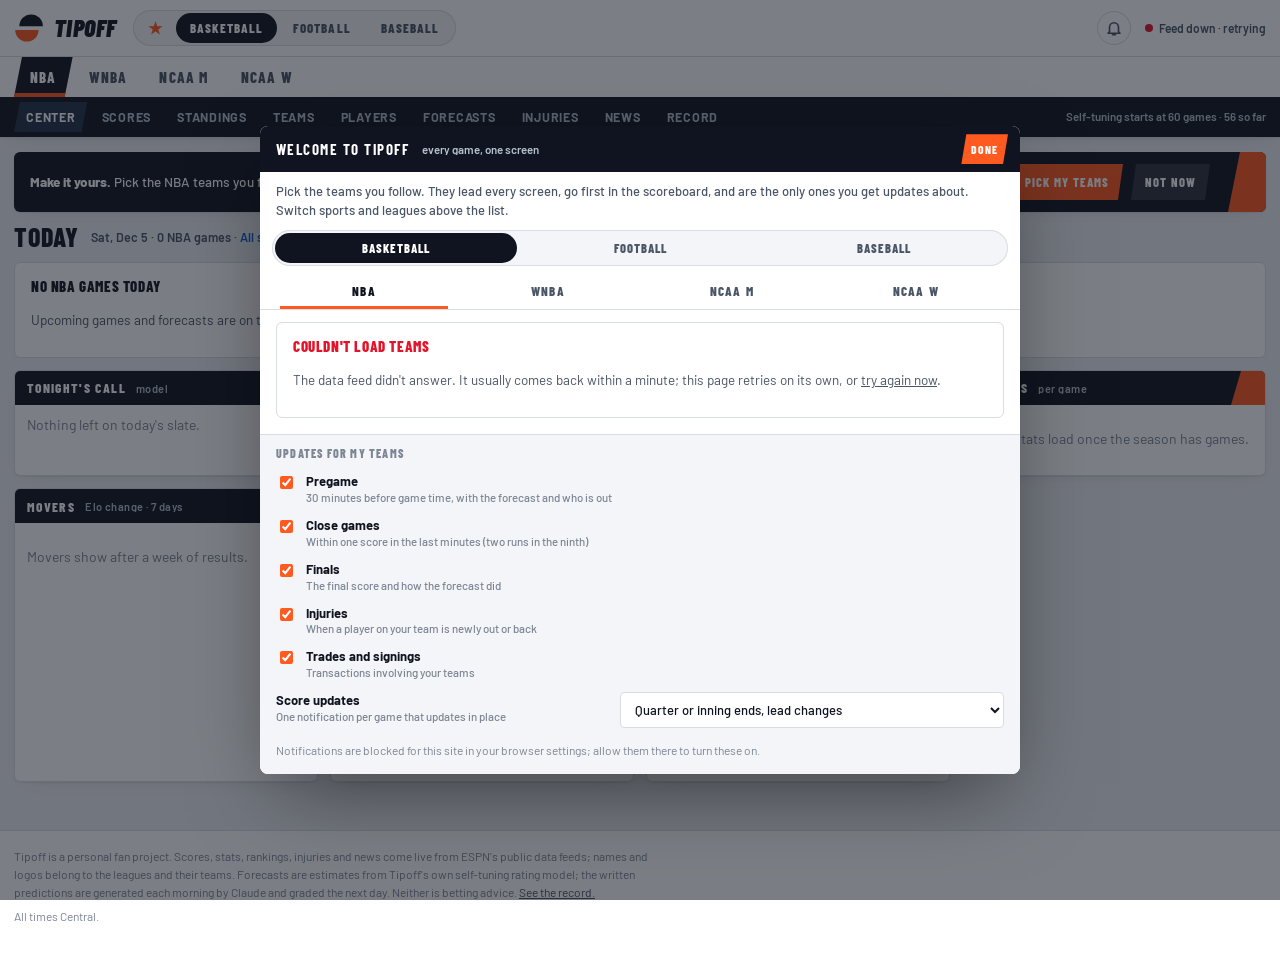
==== index.html @ 51d1cd14 "My teams: one home for every favorite across every sport New #my screen: live games now, a card per " ====
<!doctype html>
<html lang="en">
<head>
<meta charset="utf-8">
<meta name="viewport" content="width=device-width,initial-scale=1,viewport-fit=cover">
<title>Tipoff</title>
<meta name="description" content="Tipoff: a command center for every league. NBA, WNBA, college basketball, NFL, college football, MLB and college baseball: live scores, standings, leaders, injuries, forecasts with a public record, and news, one screen per league.">
<meta name="theme-color" content="#ffffff" media="(prefers-color-scheme: light)">
<meta name="theme-color" content="#141a24" media="(prefers-color-scheme: dark)">
<meta property="og:title" content="Tipoff">
<meta property="og:description" content="Basketball, football and baseball on one screen per league: live scores, standings, leaders, injuries, self-tuning forecasts with a public record, and daily predictions.">
<link rel="icon" href="img/mark.svg" type="image/svg+xml">
<link rel="apple-touch-icon" href="img/apple-touch-icon.png">
<link rel="manifest" href="manifest.webmanifest">
<meta name="apple-mobile-web-app-capable" content="yes">
<meta name="mobile-web-app-capable" content="yes">
<meta name="apple-mobile-web-app-status-bar-style" content="default">
<meta name="apple-mobile-web-app-title" content="Tipoff">
<meta name="application-name" content="Tipoff">
<meta property="og:image" content="https://raylikeray.github.io/tipoff/img/icon-512.png">
<link rel="preconnect" href="https://fonts.googleapis.com">
<link rel="preconnect" href="https://fonts.gstatic.com" crossorigin>
<link rel="preconnect" href="https://site.api.espn.com" crossorigin>
<link href="https://fonts.googleapis.com/css2?family=Barlow:wght@400;500;600;700;800&family=Barlow+Condensed:ital,wght@0,700;0,800;0,900;1,900&display=swap" rel="stylesheet">
<link rel="stylesheet" href="css/app.css?v=25">
</head>
<body>
<a class="skip" href="#main">Skip to content</a>
<header class="bar">
  <div class="bar-in">
    <a class="brand" href="#home" aria-label="Tipoff home"><svg class="mk" viewBox="0 0 256 256" width="30" height="30" aria-hidden="true"><path class="mk-t" d="M46 112 A100 100 0 0 1 246 112 Z"/><path class="mk-b" d="M10 144 A100 100 0 0 0 210 144 Z"/></svg><span>Tipoff</span></a>
    <nav class="sports" aria-label="Sports" id="sports">
      <a href="#nba" data-sport="basketball" class="on">Basketball</a>
      <a href="#nfl" data-sport="football">Football</a>
      <a href="#mlb" data-sport="baseball">Baseball</a>
    </nav>
    <div class="r"><button class="bell" id="bell" data-act="updates" aria-label="Updates for my teams" title="Updates for my teams"><svg viewBox="0 0 24 24" fill="none" stroke="currentColor" stroke-width="2.2" stroke-linecap="round" stroke-linejoin="round" aria-hidden="true"><path d="M6 17V11a6 6 0 0 1 12 0v6l2 2H4z"/><path d="M10 21h4"/></svg></button><span class="fresh" id="fresh" role="status" aria-live="polite"><span class="fresh-dot"></span><span id="freshText">Loading…</span><span id="freshShort" aria-hidden="true"></span></span></div>
  </div>
  <div class="lbar"><nav class="ltabs" aria-label="Leagues" id="ltabs">
      <a href="#nba" data-lk="nba">NBA</a>
      <a href="#wnba" data-lk="wnba">WNBA</a>
      <a href="#ncaam" data-lk="ncaam">NCAA M</a>
      <a href="#ncaaw" data-lk="ncaaw">NCAA W</a>
  </nav></div>
  <div class="secbar"><nav class="secbar-in" id="subnav" aria-label="Sections"></nav></div>
</header>

<main id="main" tabindex="-1"></main>

<footer class="sfoot">
  <div class="sfoot-in">
    <p>Tipoff is a personal fan project. Scores, stats, rankings, injuries and news come live from ESPN's public data feeds; names and logos belong to the leagues and their teams. Forecasts are estimates from Tipoff's own self-tuning rating model; the written predictions are generated each morning by Claude and graded the next day. Neither is betting advice. <a href="#record">See the record.</a></p>
    <p>All times Central.</p>
  </div>
</footer>

<script src="js/config.js?v=25"></script>
<script src="js/core.js?v=25"></script>
<script src="js/views.js?v=25"></script>
<script src="js/app.js?v=25"></script>
</body>
</html>
---- css/app.css ----
/* Tipoff — Broadcast (v4).
   Layout: league tabs across the top (NBA · WNBA · NCAA M · NCAA W), a section bar under them, a scoreboard rail,
   then a 12-column grid of modules: the command center. Broadcast grammar: ink module headers with an angled
   orange tab, team abbreviations in their own color block, condensed numerals, a red live block. White panels
   on a studio-gray ground. */
:root{
  --bg:#eceef2; --surface:#ffffff; --surface-2:#f4f5f8; --line:#d9dde4; --line-2:#eef0f4;
  --ink:#0f1420; --ink-2:#4a5566; --ink-3:#7b8594; --ink-4:#9aa3b2;
  --hdr:#0f1420; --hdr-2:#243049; --on-hdr:#ffffff; --on-hdr-2:#b7c0cf;
  --accent:#ff5a1f; --accent-ink:#ffffff; --live:#e5132a; --win:#1b7f3b; --loss:#c62828; --warn:#b26a00; --link:#0b5fd1;
  --shadow:0 1px 2px rgba(15,20,32,.06),0 6px 18px -14px rgba(15,20,32,.25);
  --ui:"Barlow","Helvetica Neue",Arial,sans-serif;
  --cond:"Barlow Condensed","Arial Narrow",sans-serif;
  --gut:max(14px,env(safe-area-inset-left,0px)); --gut-r:max(14px,env(safe-area-inset-right,0px));
  color-scheme:light;
}
@media (prefers-color-scheme:dark){
  :root{
    --bg:#0b0f16; --surface:#141a24; --surface-2:#1b2230; --line:#263040; --line-2:#1f2838;
    --ink:#eef1f5; --ink-2:#b4bfcc; --ink-3:#8a97a8; --ink-4:#6c7889;
    --hdr:#060910; --hdr-2:#1c2636; --on-hdr:#ffffff; --on-hdr-2:#b7c0cf;
    --live:#ff4d5a; --win:#5fd68a; --loss:#ff8a7a; --warn:#ffbf5a; --link:#7fb6e4;
    --shadow:0 1px 2px rgba(0,0,0,.4),0 10px 28px -18px rgba(0,0,0,.8);
    color-scheme:dark;
  }
}
*{box-sizing:border-box}
html{-webkit-text-size-adjust:100%;scroll-padding-top:140px}
body{margin:0;background:var(--bg);color:var(--ink);font:400 14px/1.45 var(--ui);min-height:100vh;font-variant-numeric:tabular-nums}
::selection{background:var(--accent);color:#fff}
a{color:inherit}
img{max-width:100%}
button{font:inherit;color:inherit}
:focus-visible{outline:2px solid var(--accent);outline-offset:2px}
main:focus,main:focus-visible{outline:none}
.skip{position:absolute;left:-9999px;top:8px;z-index:100;background:var(--accent);color:#fff;padding:8px 12px;font-weight:700}
.skip:focus{left:16px}
[hidden]{display:none!important}
*{scrollbar-color:var(--line) transparent;scrollbar-width:thin}
.angle{clip-path:polygon(8px 0,100% 0,calc(100% - 8px) 100%,0 100%)}

/* ---------- header: brand + league tabs ---------- */
body::before{content:"";position:fixed;inset:0 0 auto;height:env(safe-area-inset-top,0px);z-index:60;background:var(--surface)}
.bar{position:sticky;top:env(safe-area-inset-top,0px);z-index:50;background:var(--surface);border-bottom:1px solid var(--line);box-shadow:var(--shadow)}
.bar-in{max-width:1400px;margin:0 auto;display:flex;align-items:stretch;height:56px;padding-left:var(--gut);padding-right:var(--gut-r)}
.brand{display:flex;align-items:center;gap:10px;font:900 24px/1 var(--cond);font-style:italic;letter-spacing:.02em;text-transform:uppercase;text-decoration:none;color:var(--ink);white-space:nowrap;padding-right:16px}
.brand .mk{width:30px;height:30px;display:block;flex:none}
.mk-t{fill:var(--ink)}.mk-b{fill:var(--accent)}
/* sport switch: a segmented control next to the brand */
.sports{display:flex;align-self:center;gap:2px;padding:3px;border-radius:999px;background:var(--surface-2,var(--bg));box-shadow:inset 0 0 0 1px var(--line)}
.sports a{position:relative;display:flex;align-items:center;padding:0 14px;height:30px;border-radius:999px;font:800 13px/1 var(--cond);letter-spacing:.08em;text-transform:uppercase;color:var(--ink-2);text-decoration:none;white-space:nowrap}
.sports a:hover{color:var(--ink)}
.sports a.on{background:var(--hdr);color:var(--on-hdr)}
.sports a.star{padding:0 12px;font-size:16px;letter-spacing:0;color:var(--accent)}
.sports a.star.on{background:var(--hdr);color:var(--accent)}
.ltabs a .fv{font-style:normal;color:var(--accent);font-size:11px;margin-right:5px;vertical-align:1px}
.my .my-grid+.my-h{margin-top:14px}
.ltabs a.on .fv{color:var(--accent)}
.sports a.live::before{content:attr(data-live);position:absolute;top:-3px;right:0;min-width:14px;height:14px;padding:0 3px;border-radius:7px;background:var(--live);color:#fff;font:800 9.5px/14px var(--cond);text-align:center;letter-spacing:0}
/* league tabs: their own strip under the brand row */
.lbar{border-top:1px solid var(--line);background:var(--surface)}
.ltabs{max-width:1400px;margin:0 auto;display:flex;align-items:stretch;height:40px;padding-left:var(--gut);padding-right:var(--gut-r);overflow-x:auto;scrollbar-width:none}
.ltabs::-webkit-scrollbar{display:none}
.ltabs a{display:flex;align-items:center;padding:0 16px;font:800 15px/1 var(--cond);letter-spacing:.08em;text-transform:uppercase;color:var(--ink-2);text-decoration:none;position:relative;white-space:nowrap}
.ltabs a:hover{color:var(--ink)}
.ltabs a.on{background:var(--hdr);color:var(--on-hdr);clip-path:polygon(8px 0,100% 0,calc(100% - 8px) 100%,0 100%)}
.ltabs a.on::after{content:"";position:absolute;left:0;right:0;bottom:0;height:4px;background:var(--accent)}
.bar .r{margin-left:auto;display:flex;align-items:center;gap:14px;font:600 12px/1 var(--ui);color:var(--ink-2);white-space:nowrap;padding-left:12px}
.fresh{display:inline-flex;align-items:center;gap:6px}
.fresh-dot{width:8px;height:8px;border-radius:50%;background:var(--ink-4);flex:none}
.fresh.live .fresh-dot{background:var(--live);box-shadow:0 0 0 3px rgba(229,19,42,.18)}
.fresh.stale .fresh-dot{background:var(--warn)}
.fresh.err .fresh-dot{background:var(--live)}
/* section bar */
.secbar{background:var(--hdr);height:40px}
.secbar-in{max-width:1400px;margin:0 auto;display:flex;align-items:center;gap:2px;height:100%;padding-left:var(--gut);padding-right:var(--gut-r);overflow-x:auto;scrollbar-width:none}
.secbar-in::-webkit-scrollbar{display:none}
.secbar-in a{font:700 12.5px/1 var(--ui);letter-spacing:.06em;text-transform:uppercase;color:var(--on-hdr-2);padding:9px 12px;text-decoration:none;white-space:nowrap}
.secbar-in a:hover{color:var(--on-hdr)}
.secbar-in a.on{color:var(--on-hdr);background:var(--hdr-2);clip-path:polygon(6px 0,100% 0,calc(100% - 6px) 100%,0 100%)}
.secbar-in .d{margin-left:auto;font:600 11.5px/1 var(--ui);color:var(--on-hdr-2);white-space:nowrap;padding-left:12px}
#freshShort{display:none}
@media (max-width:760px){
  .bar{position:static}
  html{scroll-padding-top:56px}
  .bar-in{height:52px}
  .brand{padding-right:10px}
  .brand span{display:none}
  .sports{flex:1;min-width:0}
  .sports a{flex:1;justify-content:center;padding:0 4px;height:28px;font-size:11.5px;letter-spacing:.02em}
  .sports a.star{flex:0 0 auto;padding:0 9px;font-size:15px}
  .bar .r{gap:8px}
  .bell{width:30px;height:30px}
  .ltabs{height:38px;padding-left:0;padding-right:0}
  .ltabs a{flex:1;justify-content:center;padding:0 6px;font-size:13px;letter-spacing:.04em}
  .bar .r{padding-left:8px;font-size:11px}
  #freshText{display:none}
  #freshShort{display:inline}
  .secbar-in .d{display:none}
}
@media (max-width:430px){
  #freshShort{display:none}
  .fresh-dot{width:9px;height:9px}
}

/* ---------- page ---------- */
main{max-width:1400px;margin:0 auto;padding-left:var(--gut);padding-right:var(--gut-r);padding-block:14px 48px;min-height:60vh}
.head{display:flex;align-items:center;gap:12px;flex-wrap:wrap;margin:0 0 12px}
.head h1{margin:0;font:800 26px/1 var(--cond);letter-spacing:.03em;text-transform:uppercase}
.head .d{font:600 12.5px/1.3 var(--ui);color:var(--ink-2);margin-right:auto}
.head .d a{color:var(--link);text-decoration:none}
.datenav{display:flex;align-items:center;gap:6px}
.grid{display:grid;grid-template-columns:repeat(12,minmax(0,1fr));gap:12px}
.c3{grid-column:span 3}.c4{grid-column:span 4}.c5{grid-column:span 5}.c6{grid-column:span 6}.c7{grid-column:span 7}.c8{grid-column:span 8}.c9{grid-column:span 9}.c12{grid-column:span 12}
@media (max-width:1100px){.c3,.c4,.c5{grid-column:span 6}.c7,.c8,.c9{grid-column:span 12}}
@media (max-width:760px){.grid>*{grid-column:span 12}}
.page{display:grid;grid-template-columns:minmax(0,1fr) 360px;gap:12px;align-items:start}
.page.one{grid-template-columns:minmax(0,1fr)}
@media (max-width:1000px){.page{grid-template-columns:minmax(0,1fr)}}
.col{display:flex;flex-direction:column;gap:12px;min-width:0}

/* ---------- modules ---------- */
.mod{background:var(--surface);border:1px solid var(--line);border-radius:6px;overflow:hidden;box-shadow:var(--shadow);min-width:0}
.mh{display:flex;align-items:center;height:34px;padding-left:12px;background:var(--hdr);color:var(--on-hdr);font:800 13.5px/1 var(--cond);letter-spacing:.1em;text-transform:uppercase;gap:10px}
.mh .x{font:600 11px/1 var(--ui);letter-spacing:.04em;text-transform:none;color:var(--on-hdr-2);white-space:nowrap;overflow:hidden;text-overflow:ellipsis}
.mh a.x{text-decoration:none}
.mh a.x:hover{color:var(--on-hdr)}
.mh .c{height:100%;width:34px;background:var(--accent);clip-path:polygon(10px 0,100% 0,100% 100%,0 100%);margin-left:auto;flex:none}
.mb{padding:10px 12px 12px}
.mb.flush{padding:0}
.mh .live{color:#ffb3ba}

/* tables */
.tw{overflow-x:auto;margin:0 -2px;padding:0 2px}
table.t{width:100%;border-collapse:collapse;font:500 12.5px/1.3 var(--ui)}
.t th{text-align:right;font:800 10px/1 var(--cond);letter-spacing:.1em;text-transform:uppercase;color:var(--ink-3);padding:0 5px 6px;border-bottom:2px solid var(--ink);white-space:nowrap}
.t td{text-align:right;padding:5px 5px;border-bottom:1px solid var(--line-2);white-space:nowrap}
.t th:first-child,.t td:first-child{text-align:left;padding-left:0}
.t th:last-child,.t td:last-child{padding-right:0}
.t td.l,.t th.l{text-align:left}
.t tr.fav td{color:var(--link);font-weight:700}
.t tr.cut td{border-bottom:2px dashed var(--ink-4)}
.t tr.click{cursor:pointer}
.t tr.click:hover td{background:var(--surface-2)}
.t a{text-decoration:none;font-weight:600}
.t a:hover{text-decoration:underline}
.t .team{display:flex;align-items:center;gap:7px;min-width:0}
.t .n{display:inline-block;min-width:16px;color:var(--ink-3);font:700 11px/1 var(--cond)}
.t th.sortable{cursor:pointer;user-select:none}
.t th.sortable:hover,.t th.sorted{color:var(--ink)}
.t tr.sub td{font:800 10.5px/1 var(--cond);letter-spacing:.12em;text-transform:uppercase;color:var(--ink-2);padding-top:14px;padding-bottom:4px;border-bottom:2px solid var(--ink);background:transparent;height:auto}
.t tr.tot td{font-weight:700;border-top:2px solid var(--ink);border-bottom:0}
.t td.dnp{color:var(--ink-3);font-style:italic;text-align:left}
.t.box td:first-child,.t.box th:first-child{position:sticky;left:0;background:var(--surface);z-index:1;padding-right:10px}
.tb{display:inline-block;width:4px;height:13px;vertical-align:-2px;margin-right:6px;border-radius:1px}
.pos{color:var(--win);font-weight:700}.neg{color:var(--loss);font-weight:700}
.w{color:var(--win);font-weight:700}.lo{color:var(--loss);font-weight:700}
.headshot{width:26px;height:26px;border-radius:50%;object-fit:cover;background:var(--surface-2);flex:none}
.headshot.sq{border-radius:0;width:20px;height:20px;object-fit:contain;background:none}
.rk{font:800 10.5px/1 var(--cond);color:var(--ink-3);margin-right:3px}
.muted{color:var(--ink-3)}
.note{font-size:12px;color:var(--ink-3);margin:8px 0 0;max-width:80ch;line-height:1.45}
.meta{font:700 10.5px/1.3 var(--cond);letter-spacing:.08em;text-transform:uppercase;color:var(--ink-3)}

/* ---------- score bugs ---------- */
.rail{display:flex;gap:8px;overflow-x:auto;padding:0 2px 10px;scrollbar-width:thin;overscroll-behavior-x:contain}
.rail .bug{flex:0 0 auto;width:200px}
.bugs{display:grid;grid-template-columns:repeat(auto-fill,minmax(230px,1fr));gap:8px}
.bug{display:block;background:var(--surface);border:1px solid var(--line);border-radius:6px;overflow:hidden;box-shadow:var(--shadow);text-decoration:none;color:inherit;transition:transform .15s,border-color .15s}
.bug:hover{transform:translateY(-1px);border-color:var(--ink-3)}
.bug.fav{box-shadow:var(--shadow),inset 0 0 0 2px var(--accent)}
.bug .h{display:flex;justify-content:space-between;align-items:center;gap:8px;font:800 10.5px/1 var(--cond);letter-spacing:.12em;text-transform:uppercase;padding:6px 9px;color:var(--ink-2);background:var(--surface-2)}
.bug .h.on{background:var(--live);color:#fff}
.bug .h .tv{overflow:hidden;text-overflow:ellipsis;white-space:nowrap;max-width:55%}
.bug .tm{display:grid;grid-template-columns:46px minmax(0,1fr) auto;align-items:center;height:30px;border-top:1px solid var(--line-2)}
.bug .ab{height:100%;display:flex;align-items:center;justify-content:center;font:800 12.5px/1 var(--cond);letter-spacing:.05em;color:#fff;text-shadow:0 1px 1px rgba(0,0,0,.25)}
.bug .nm{padding-left:9px;font:600 13px/1 var(--ui);display:flex;gap:6px;align-items:center;min-width:0}
.bug .nm .n{overflow:hidden;text-overflow:ellipsis;white-space:nowrap}
.bug .nm small{font:500 11px/1 var(--ui);color:var(--ink-3);flex:none}
.bug .s{font:800 21px/1 var(--cond);padding:0 10px;min-width:44px;text-align:right}
.bug .s.lo{color:var(--ink-4)}
.bug .f{display:flex;align-items:center;gap:6px;padding:5px 9px 7px;font:700 10.5px/1 var(--ui);color:var(--ink-2)}
.bug .f b{flex:1;height:4px;background:var(--line);position:relative;border-radius:2px;overflow:hidden}
.bug .f b i{position:absolute;left:0;top:0;bottom:0;background:var(--ink)}
.bug .f .hit{color:var(--win)}.bug .f .miss{color:var(--loss)}
.bump{animation:bump 1.6s cubic-bezier(.2,.8,.2,1)}
@keyframes bump{0%{background:rgba(255,90,31,.25)}100%{background:transparent}}

/* ---------- featured / tonight's call ---------- */
.feat{display:grid;grid-template-columns:1fr auto 1fr;align-items:center;gap:8px;padding:8px 0 10px;border-bottom:1px solid var(--line-2)}
.feat .t{text-align:center;min-width:0}
.feat .t .ab{font:900 34px/1 var(--cond);letter-spacing:.02em}
.feat .t small{display:block;font:600 11px/1.3 var(--ui);color:var(--ink-3);white-space:nowrap;overflow:hidden;text-overflow:ellipsis}
.feat .pct{font:900 30px/1 var(--cond);color:var(--ink-3)}
.feat .pct.lead{color:var(--accent)}
.feat .mid{text-align:center;font:800 11px/1.5 var(--cond);letter-spacing:.1em;text-transform:uppercase;color:var(--ink-3)}
.feat .mid .big{font-size:22px;color:var(--ink);letter-spacing:0}
.feat a{text-decoration:none}
.aiq{font:500 12.5px/1.45 var(--ui);color:var(--ink-2);margin:8px 0 0}
.aiq b{font-weight:700;color:var(--ink)}
.fcl{display:flex;flex-direction:column}
.fcr{display:grid;grid-template-columns:minmax(0,1fr) 96px;gap:10px;align-items:center;padding:6px 0;border-bottom:1px solid var(--line-2);font:600 12.5px/1.2 var(--ui)}
.fcr:last-child{border-bottom:0}
.fcr a{text-decoration:none}
.fcr a:hover{text-decoration:underline}
.fcr small{display:block;font:500 11px/1.3 var(--ui);color:var(--ink-3);overflow:hidden;text-overflow:ellipsis;white-space:nowrap}
.fcr .pb{height:8px;background:var(--line);border-radius:2px;overflow:hidden;display:flex}
.fcr .pb i{display:block;height:100%}
.fcr .pc{font:800 12px/1 var(--cond);text-align:right;margin-top:3px;color:var(--ink-2)}
.fcr.fav a{color:var(--link)}

/* leaders */
.ldr{display:grid;grid-template-columns:34px minmax(0,1fr) auto;gap:8px;align-items:center;padding:5px 0;border-bottom:1px solid var(--line-2)}
.ldr:last-child{border-bottom:0}
.ldr img{width:34px;height:34px;border-radius:50%;background:var(--surface-2);object-fit:cover}
.ldr b{font:800 22px/1 var(--cond)}
.ldr small{display:block;font:500 11px/1.3 var(--ui);color:var(--ink-3)}
.ldr .nm{font:600 13px/1.2 var(--ui);overflow:hidden;text-overflow:ellipsis;white-space:nowrap}
.ldr a{text-decoration:none}

/* injuries */
.inj{display:flex;gap:8px;align-items:baseline;padding:6px 0;border-bottom:1px solid var(--line-2);font:500 12.5px/1.35 var(--ui)}
.inj:last-child{border-bottom:0}
.pill{display:inline-block;font:800 9.5px/1 var(--cond);letter-spacing:.1em;text-transform:uppercase;padding:4px 6px;color:#fff;background:var(--ink-2);flex:none;clip-path:polygon(3px 0,100% 0,calc(100% - 3px) 100%,0 100%);vertical-align:1px}
.pill.out{background:#c62828}.pill.dtd{background:var(--warn)}.pill.prob{background:#1b7f3b}.pill.live{background:var(--live)}
.inj .ab{font:800 11px/1 var(--cond);color:var(--ink-3);min-width:34px;flex:none}
.inj .dl{margin-left:auto;font:800 12px/1 var(--cond);color:var(--loss);flex:none}
.inj a{text-decoration:none}
.wire-item{display:flex;gap:10px;padding:7px 0;border-bottom:1px solid var(--line-2);font-size:12.5px;line-height:1.4;align-items:baseline}
.wire-item:last-child{border-bottom:0}
.wire-item .t{font:800 10.5px/1.4 var(--cond);color:var(--ink-3);flex:none;min-width:38px;letter-spacing:.04em}
.wire-item a{text-decoration:none}
.wire-item a:hover{text-decoration:underline}

/* news */
.news{display:grid;gap:8px}
.news a{display:grid;grid-template-columns:76px minmax(0,1fr);gap:10px;align-items:center;text-decoration:none;color:inherit;padding:2px 0}
.news a:hover h5{text-decoration:underline}
.news .im{width:76px;height:50px;background:var(--surface-2);border-radius:3px;object-fit:cover;display:block}
.news h5{margin:0;font:600 12.5px/1.3 var(--ui)}
.news small{font:500 10.5px/1 var(--ui);color:var(--ink-3)}
.newsgrid{display:grid;grid-template-columns:repeat(auto-fill,minmax(260px,1fr));gap:12px}
.story{background:var(--surface);border:1px solid var(--line);border-radius:6px;overflow:hidden;text-decoration:none;display:flex;flex-direction:column;box-shadow:var(--shadow)}
.story:hover h3{text-decoration:underline}
.story img{width:100%;aspect-ratio:16/9;object-fit:cover;display:block;background:var(--surface-2)}
.story div{padding:10px 12px 12px}
.story h3{margin:0 0 6px;font:700 14.5px/1.3 var(--ui);text-wrap:balance}
.story p{margin:0;font-size:12.5px;color:var(--ink-2);display:-webkit-box;-webkit-line-clamp:3;-webkit-box-orient:vertical;overflow:hidden}
.story .meta{display:block;margin-top:8px}

/* stats tiles */
.rec{display:grid;grid-template-columns:repeat(auto-fit,minmax(78px,1fr));gap:6px;margin-bottom:8px}
.rec div{background:var(--surface-2);padding:8px 10px;border-radius:4px;min-width:0}
.rec b{display:block;font:900 22px/1 var(--cond);white-space:nowrap}
.rec small{font:700 9.5px/1.3 var(--cond);letter-spacing:.08em;text-transform:uppercase;color:var(--ink-3)}
.mv{display:flex;justify-content:space-between;gap:10px;padding:5px 0;border-bottom:1px solid var(--line-2);font:600 12.5px/1.2 var(--ui)}
.mv:last-child{border-bottom:0}
.mv b{font:800 13px/1 var(--cond);text-align:right}
.stats{display:grid;grid-template-columns:repeat(auto-fit,minmax(84px,1fr));gap:1px;background:var(--line);border-top:1px solid var(--line)}
.stats div{background:var(--surface);padding:10px 12px}
.stats b{display:block;font:900 24px/1 var(--cond)}
.stats small{font:800 9.5px/1.3 var(--cond);letter-spacing:.1em;text-transform:uppercase;color:var(--ink-3)}

/* ---------- hero (game / team / player) ---------- */
.hero{background:var(--hdr);color:var(--on-hdr);border-radius:6px;box-shadow:var(--shadow);overflow:hidden}
.hero .top{padding:12px 16px 0;display:flex;justify-content:space-between;gap:12px;align-items:flex-start;flex-wrap:wrap}
.hero h1,.hero h2{margin:0;font:800 clamp(22px,3vw,30px)/1.05 var(--cond);letter-spacing:.03em;text-transform:uppercase;text-wrap:balance}
.hero h1 a{text-decoration:none}
.hero .sub{font:500 12.5px/1.5 var(--ui);color:var(--on-hdr-2);margin-top:4px}
.hero .sub a{color:inherit}
.badge{font:800 10.5px/1 var(--cond);letter-spacing:.12em;text-transform:uppercase;background:var(--accent);color:#fff;padding:7px 9px;white-space:nowrap;clip-path:polygon(4px 0,100% 0,calc(100% - 4px) 100%,0 100%)}
.badge.live{background:var(--live)}
.score{display:grid;grid-template-columns:1fr auto 1fr;align-items:center;gap:10px;padding:12px 16px 16px}
.side-t{text-align:center;min-width:0}
.side-t img{width:56px;height:56px;object-fit:contain;filter:drop-shadow(0 2px 2px rgba(0,0,0,.4))}
.side-t .n{font:900 clamp(48px,8vw,80px)/1 var(--cond)}
.side-t .n.pre{font-size:clamp(34px,6vw,54px)}
.side-t .n.lo{color:var(--on-hdr-2)}
.side-t .l{font:600 12px/1.4 var(--ui);color:var(--on-hdr-2)}
.side-t .l .nw{white-space:nowrap}
.mid{font:800 18px/1 var(--cond);color:var(--on-hdr-2);text-align:center}
.mid small{display:block;font:800 11px/1.4 var(--cond);letter-spacing:.1em;text-transform:uppercase;margin-top:6px}
.hero .foot{background:var(--hdr-2);padding:12px 16px 14px;display:grid;grid-template-columns:minmax(0,1fr) auto;gap:12px;align-items:center}
@media (max-width:560px){.hero .foot{grid-template-columns:minmax(0,1fr)}.hero .foot>.btn,.hero .foot>div:last-child{justify-self:start}}
.fbar-l{display:flex;justify-content:space-between;gap:10px;flex-wrap:wrap;font:600 11.5px/1.4 var(--ui);color:var(--on-hdr-2)}
.fbar-l b{color:var(--on-hdr);font-weight:700}
.fbar{height:8px;margin-top:7px;display:flex;background:rgba(255,255,255,.12);overflow:hidden;border-radius:2px}
.fbar i{display:block;height:100%;transition:width .6s cubic-bezier(.2,.8,.2,1)}
.ai{background:var(--surface);color:var(--ink);padding:12px 16px 14px;border-top:3px solid var(--accent)}
.ai h4{margin:0 0 6px;font:800 13px/1.3 var(--cond);letter-spacing:.08em;text-transform:uppercase;display:flex;gap:10px;align-items:baseline;flex-wrap:wrap}
.ai h4 small{font:600 10.5px/1.3 var(--ui);letter-spacing:0;text-transform:none;color:var(--ink-3)}
.ai p{margin:0 0 8px;max-width:72ch;font-size:13.5px}
.ai ul{margin:6px 0 0;padding-left:18px;font-size:13px}
.cmpline{font:600 12.5px/1.4 var(--ui);color:var(--ink-2);margin:0}
.cmpline a{color:var(--link);text-decoration:none}
.hero .stats{background:rgba(255,255,255,.08);border-top:0}
.hero .stats div{background:var(--hdr-2)}
.hero .stats b{color:var(--on-hdr)}.hero .stats small{color:var(--on-hdr-2)}
.ent-head{display:grid;grid-template-columns:auto minmax(0,1fr);gap:16px;align-items:end;padding:14px 16px 14px}
.ent-head img{width:120px;height:90px;object-fit:cover;object-position:top;display:block;border-radius:4px;background:rgba(255,255,255,.06)}
.ent-head img.logo{width:84px;height:84px;object-fit:contain;background:none}
@media (max-width:560px){.ent-head{grid-template-columns:minmax(0,1fr)}.ent-head img{width:96px;height:72px}}
.star-btn{font:700 12px/1 var(--ui);background:transparent;color:var(--on-hdr);border:1px solid rgba(255,255,255,.35);padding:8px 10px;cursor:pointer;min-height:34px;clip-path:polygon(4px 0,100% 0,calc(100% - 4px) 100%,0 100%)}
.star-btn[aria-pressed="true"]{background:var(--accent);border-color:var(--accent);color:#fff}

/* forecast detail rows (forecasts page) */
.fcrow{display:grid;grid-template-columns:minmax(0,1.2fr) minmax(120px,1fr) auto;gap:14px;align-items:center;padding:9px 0;border-bottom:1px solid var(--line-2)}
.fcrow:last-child{border-bottom:0}
.fcrow-teams{font:600 13px/1.35 var(--ui);min-width:0}
.fcrow-teams a{text-decoration:none}
.fcrow-teams small{display:block;font:500 11px/1.3 var(--ui);color:var(--ink-3)}
.fc-bar{height:8px;display:flex;border-radius:2px;overflow:hidden;background:var(--line)}
.fc-bar i{display:block;height:100%}
.fc-pct{display:flex;justify-content:space-between;font:800 11px/1 var(--cond);margin-top:5px;color:var(--ink-2)}
@media (max-width:640px){.fcrow{grid-template-columns:minmax(0,1fr) auto}.fcrow-mid{grid-column:1/-1;order:3}}
.fc-detail{grid-column:1/-1;background:var(--surface-2);padding:10px 12px;font-size:13px;border-radius:4px}
.fc-detail p{margin:0 0 8px;max-width:72ch}
.inputs{display:grid;grid-template-columns:repeat(auto-fit,minmax(150px,1fr));gap:6px;margin-top:8px}
.inputs div{background:var(--surface);padding:7px 9px;font:500 11.5px/1.3 var(--ui);color:var(--ink-2);border-radius:3px}
.inputs b{display:block;font:900 18px/1.1 var(--cond);color:var(--ink)}

/* comparisons */
.compare{display:flex;flex-direction:column;gap:8px}
.cmp-row{display:grid;grid-template-columns:56px 1fr 56px;gap:10px;align-items:center;font:800 13px/1 var(--cond)}
.cmp-row span:last-child{text-align:right}
.cmp-mid{display:flex;flex-direction:column;gap:4px}
.cmp-mid small{font:800 9.5px/1 var(--cond);letter-spacing:.1em;text-transform:uppercase;color:var(--ink-3);text-align:center}
.cmp-bar{display:flex;height:6px;gap:2px}
.cmp-bar i{display:block;height:100%}
.leader{display:grid;grid-template-columns:40px minmax(0,1fr) auto;gap:10px;align-items:center;padding:6px 0;border-bottom:1px solid var(--line-2)}
.leader:last-child{border-bottom:0}
.leader img{width:40px;height:40px;border-radius:50%;object-fit:cover;background:var(--surface-2)}
.leader b{font:800 20px/1 var(--cond)}
.leader small{display:block;font:500 11px/1.3 var(--ui);color:var(--ink-3)}
.leader a{text-decoration:none;font-weight:600}
.wp svg{width:100%;height:auto;display:block}
.wp text{fill:var(--ink-3);font:600 10px var(--ui)}
.chip{display:inline-flex;align-items:center;gap:6px;font:600 11.5px/1 var(--ui);padding:5px 8px;background:var(--surface-2);color:var(--ink-2);border-radius:3px}

/* teams grid */
.teams{display:grid;grid-template-columns:repeat(auto-fill,minmax(220px,1fr));gap:8px}
.team-card{display:flex;align-items:center;gap:10px;background:var(--surface);border:1px solid var(--line);border-radius:6px;padding:9px 11px;text-decoration:none;min-width:0;box-shadow:var(--shadow)}
.team-card:hover{border-color:var(--ink-3)}
.team-card img{width:34px;height:34px;object-fit:contain;flex:none}
.team-card b{display:block;font:600 13px/1.25 var(--ui);overflow:hidden;text-overflow:ellipsis;white-space:nowrap}
.team-card small{font:500 11px/1.3 var(--ui);color:var(--ink-3)}
.team-card .star{margin-left:auto;color:var(--accent);font-size:16px}
.conf-h{font:800 12px/1 var(--cond);letter-spacing:.1em;text-transform:uppercase;color:var(--ink-3);margin:18px 0 8px}

/* controls */
.btn{display:inline-flex;align-items:center;justify-content:center;gap:8px;font:800 12.5px/1 var(--cond);letter-spacing:.08em;text-transform:uppercase;background:var(--accent);color:#fff;border:0;padding:10px 14px;cursor:pointer;text-decoration:none;white-space:nowrap;min-height:36px;clip-path:polygon(5px 0,100% 0,calc(100% - 5px) 100%,0 100%)}
.btn:hover{filter:brightness(1.08)}
.btn:disabled{opacity:.5;cursor:default}
.btn.ghost{background:var(--surface-2);color:var(--ink)}
.btn.dark{background:var(--hdr);color:var(--on-hdr)}
.btn.sm{font-size:11.5px;padding:7px 10px;min-height:30px}
.ctrls{display:flex;gap:8px;flex-wrap:wrap;align-items:center;margin:0 0 12px}
.inp,.sel{font:500 13px/1 var(--ui);padding:8px 10px;border:1px solid var(--line);background:var(--surface);color:var(--ink);border-radius:4px;min-height:36px}
.inp{min-width:0;flex:1 1 220px}
.inp::placeholder{color:var(--ink-3)}
.tabs{display:flex;gap:2px;margin:0 0 12px;flex-wrap:wrap}
.tabs a,.tabs button{font:800 12px/1 var(--cond);letter-spacing:.08em;text-transform:uppercase;color:var(--ink-2);padding:9px 12px;text-decoration:none;border:0;background:var(--surface-2);cursor:pointer}
.tabs a.on,.tabs button.on{color:#fff;background:var(--hdr);clip-path:polygon(6px 0,100% 0,calc(100% - 6px) 100%,0 100%)}
.jump{display:none}
@media (max-width:760px){
  .jump{display:flex;gap:4px;overflow-x:auto;scrollbar-width:none;position:sticky;top:env(safe-area-inset-top,0px);z-index:40;background:var(--bg);box-shadow:0 6px 12px -10px rgba(15,20,32,.35);margin:0 calc(-1 * var(--gut-r)) 10px calc(-1 * var(--gut));padding:8px var(--gut-r) 8px var(--gut)}
  .jump::-webkit-scrollbar{display:none}
  .jump a{font:800 11px/1 var(--cond);letter-spacing:.08em;text-transform:uppercase;padding:8px 10px;background:var(--surface);border:1px solid var(--line);white-space:nowrap;color:var(--ink-2);text-decoration:none}
  .jump a.on{background:var(--hdr);color:#fff;border-color:var(--hdr)}
}
.state{background:var(--surface);border:1px solid var(--line);border-radius:6px;padding:14px 16px;color:var(--ink-2);font-size:13.5px}
.state b{color:var(--ink);display:block;font:800 15px/1.3 var(--cond);letter-spacing:.04em;text-transform:uppercase;margin-bottom:4px}
.state.err b{color:var(--live)}
.skel{background:linear-gradient(90deg,var(--line-2),var(--surface-2),var(--line-2));background-size:200% 100%;animation:sk 1.4s linear infinite;border-radius:3px;height:12px;margin:8px 0}
@keyframes sk{to{background-position:-200% 0}}
.sfoot{border-top:1px solid var(--line);background:var(--surface);color:var(--ink-3)}
.sfoot-in{max-width:1400px;margin:0 auto;padding-left:var(--gut);padding-right:var(--gut-r);padding-block:16px 24px;font-size:12px;line-height:1.5}
.sfoot p{margin:0 0 6px;max-width:92ch}
.sfoot a{color:var(--ink-2)}
@media (prefers-reduced-motion:reduce){*,*::before,*::after{animation-duration:.01ms!important;animation-iteration-count:1!important;transition-duration:.01ms!important}}

/* live count on league tabs */
.ltabs a{position:relative}
.ltabs a.live::before{content:attr(data-live);position:absolute;top:8px;right:4px;min-width:14px;height:14px;padding:0 3px;border-radius:7px;background:var(--live);color:#fff;font:800 9.5px/14px var(--cond);text-align:center;letter-spacing:0}
@media (max-width:720px){.ltabs a.live::before{top:3px;right:2px}}
.mb .tw+.tw{margin-top:12px}
/* football: who has the ball */
.poss{display:inline-block;width:7px;height:7px;border-radius:50%;background:var(--accent);vertical-align:middle;margin-left:4px}
.tgroup[hidden]{display:none}
.duo{display:grid;grid-template-columns:1fr 1fr;gap:14px}
@media (max-width:560px){.duo{grid-template-columns:1fr}}

/* ---------- my teams ---------- */
.my{margin:0 0 12px}
.my-h{display:flex;align-items:baseline;gap:10px;margin:0 0 6px;font:800 13px/1 var(--cond);letter-spacing:.12em;text-transform:uppercase;color:var(--ink-2)}
.lnk{font:700 12px/1 var(--ui);color:var(--link);background:none;border:0;padding:0;cursor:pointer;text-transform:none;letter-spacing:0}
.lnk:hover{text-decoration:underline}
.my-grid{display:grid;grid-template-columns:repeat(auto-fill,minmax(250px,1fr));gap:8px}
.my-card{display:grid;grid-template-columns:44px minmax(0,1fr);gap:10px;align-items:center;background:var(--surface);border:1px solid var(--line);border-left:4px solid var(--accent);border-radius:6px;padding:9px 11px;text-decoration:none;color:inherit;box-shadow:var(--shadow);min-width:0}
.my-card:hover{border-color:var(--ink-3);border-left-color:var(--accent)}
.my-card.live{border-left-color:var(--live)}
.my-card img{width:44px;height:44px;object-fit:contain}
.my-n{font:700 14px/1.2 var(--ui);white-space:nowrap;overflow:hidden;text-overflow:ellipsis}
.my-n small{font:500 11.5px/1 var(--ui);color:var(--ink-3);margin-left:4px}
.my-l{font:500 12.5px/1.35 var(--ui);color:var(--ink-2);white-space:nowrap;overflow:hidden;text-overflow:ellipsis;margin-top:2px}
.my-l b{font-weight:800;color:var(--ink)}
.my-card.live .my-l:first-of-type b{color:var(--live)}
.cta{display:flex;align-items:center;justify-content:space-between;gap:14px;flex-wrap:wrap;background:var(--hdr);color:var(--on-hdr);border-radius:6px;padding:12px 56px 12px 16px;margin:0 0 12px;font:500 13.5px/1.4 var(--ui);box-shadow:var(--shadow);position:relative;overflow:hidden}
.cta::after{content:"";position:absolute;right:0;top:0;bottom:0;width:38px;background:var(--accent);clip-path:polygon(12px 0,100% 0,100% 100%,0 100%)}
.cta b{font-weight:800}
.cta-b{display:flex;gap:8px;flex-wrap:wrap}
.cta .btn.ghost{background:rgba(255,255,255,.12);color:#fff}
/* picker */
.pick{border:0;border-radius:8px;padding:0;width:min(760px,calc(100vw - 24px));max-height:min(86vh,900px);background:var(--surface);color:var(--ink);box-shadow:0 30px 80px -20px rgba(0,0,0,.5)}
.pick::backdrop{background:rgba(15,20,32,.55)}
.pick-h{display:flex;align-items:center;gap:12px;white-space:nowrap;background:var(--hdr);color:var(--on-hdr);padding:0 12px 0 16px;height:46px;font:800 15px/1 var(--cond);letter-spacing:.1em;text-transform:uppercase;position:sticky;top:0;z-index:2}
.pick-h .x{font:600 11.5px/1 var(--ui);letter-spacing:0;text-transform:none;color:var(--on-hdr-2);margin-right:auto;white-space:nowrap;overflow:hidden;text-overflow:ellipsis}
/* one scrolling column: the header and the league row stick, the team grid and the updates panel scroll together */
.pick{display:flex;flex-direction:column;overflow:auto;overscroll-behavior:contain}
.pick[open]{display:flex}
.pick-h{position:sticky;top:0;z-index:3;flex:none}
.pick-w{flex:none}
.pick-w{margin:0;padding:10px 16px 0;font:500 13px/1.45 var(--ui);color:var(--ink-2)}
/* sport row + league row, pinned under the header */
.pick-nav{position:sticky;top:46px;z-index:2;flex:none;background:var(--surface);border-bottom:1px solid var(--line)}
.pick-sports{display:flex;gap:2px;margin:10px 12px 8px;padding:3px;border-radius:999px;background:var(--surface-2);box-shadow:inset 0 0 0 1px var(--line)}
.pick-sports button{flex:1;height:30px;border:0;border-radius:999px;background:none;font:800 12.5px/1 var(--cond);letter-spacing:.08em;text-transform:uppercase;color:var(--ink-2);cursor:pointer;white-space:nowrap}
.pick-sports button.on{background:var(--hdr);color:var(--on-hdr)}
.pick-tabs{display:flex;padding:0 12px;flex:none}
.pick-lk{flex:1;font:800 13px/1 var(--cond);letter-spacing:.08em;text-transform:uppercase;color:var(--ink-2);background:none;border:0;padding:11px 8px;cursor:pointer;white-space:nowrap;position:relative}
.pick-lk.on{color:var(--ink)}
.pick-lk.on::after{content:"";position:absolute;left:8px;right:8px;bottom:0;height:3px;background:var(--accent)}
.pick-b{padding:12px 16px 16px;flex:none}
.pick-f{border-top:1px solid var(--line);padding:12px 16px 14px;background:var(--surface-2);flex:none}
.nrow{display:flex;gap:10px;align-items:flex-start;padding:6px 0;font:600 13px/1.3 var(--ui);cursor:pointer}
.nrow>span{flex:1 1 0;min-width:0}
.nrow.wrap{flex-wrap:wrap}
.nrow.wrap>span{flex:1 1 170px}
.nrow .sel{flex:1 1 220px;min-width:0}
.nrow input{margin-top:3px;accent-color:var(--accent)}
.nrow small{display:block;font:500 11.5px/1.3 var(--ui);color:var(--ink-3)}
.bell{display:inline-flex;align-items:center;justify-content:center;width:34px;height:34px;border-radius:17px;border:1px solid var(--line);background:var(--surface);color:var(--ink-2);cursor:pointer;padding:0}
.bell.on{color:var(--accent);border-color:var(--accent)}
.bell svg{width:18px;height:18px}
.pick-b .conf-h{margin:10px 0 6px}
.pick-grid{display:grid;grid-template-columns:repeat(auto-fill,minmax(150px,1fr));gap:6px}
.pick-t{display:flex;align-items:center;gap:8px;background:var(--surface-2);border:1px solid var(--line);border-radius:5px;padding:6px 8px;font:600 12.5px/1.2 var(--ui);text-align:left;cursor:pointer;min-width:0;color:var(--ink)}
.pick-t img{width:24px;height:24px;object-fit:contain;flex:none}
.pick-t span{overflow:hidden;text-overflow:ellipsis;white-space:nowrap}
.pick-t.on{background:var(--hdr);color:#fff;border-color:var(--hdr)}
.pick-t.on::after{content:"★";margin-left:auto;color:var(--accent);flex:none}
.pick-t[hidden]{display:none}
/* install strip */
.install{position:fixed;left:12px;right:12px;bottom:max(12px,env(safe-area-inset-bottom,0px));z-index:45;display:flex;align-items:center;gap:12px;background:var(--surface);color:var(--ink);border:1px solid var(--line);border-radius:8px;padding:10px 12px;box-shadow:0 12px 40px -12px rgba(15,20,32,.45);font:500 12.5px/1.4 var(--ui);max-width:640px;margin:0 auto}
.install img{width:34px;height:34px;flex:none;border-radius:8px}
.install div{flex:1;min-width:0}
.install b{font-weight:800}
.kbd{font:700 11px/1 var(--ui);background:var(--surface-2);border:1px solid var(--line);border-radius:3px;padding:2px 5px;white-space:nowrap}
@media (max-width:560px){.install{flex-wrap:wrap}.install div{flex-basis:calc(100% - 46px)}.install .btn{margin-left:auto}}
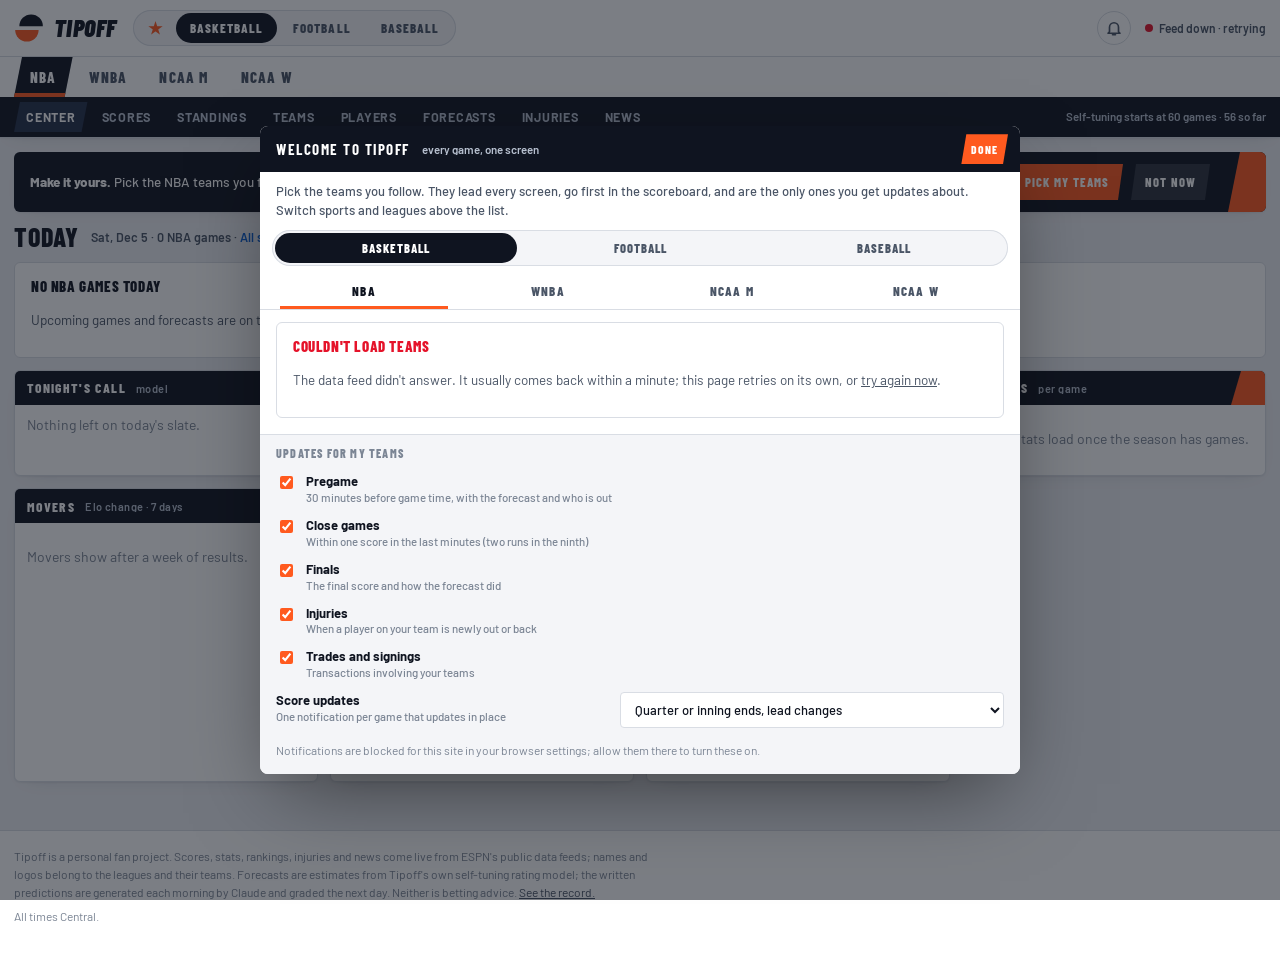
==== commit 1e2dcf70: "Record is no longer a section tab; still linked from the Model module, Forecasts and the footer Co-A" ====
--- a/index.html
+++ b/index.html
@@ -22,7 +22,7 @@
 <link rel="preconnect" href="https://fonts.gstatic.com" crossorigin>
 <link rel="preconnect" href="https://site.api.espn.com" crossorigin>
 <link href="https://fonts.googleapis.com/css2?family=Barlow:wght@400;500;600;700;800&family=Barlow+Condensed:ital,wght@0,700;0,800;0,900;1,900&display=swap" rel="stylesheet">
-<link rel="stylesheet" href="css/app.css?v=25">
+<link rel="stylesheet" href="css/app.css?v=26">
 </head>
 <body>
 <a class="skip" href="#main">Skip to content</a>
@@ -54,9 +54,9 @@
   </div>
 </footer>
 
-<script src="js/config.js?v=25"></script>
-<script src="js/core.js?v=25"></script>
-<script src="js/views.js?v=25"></script>
-<script src="js/app.js?v=25"></script>
+<script src="js/config.js?v=26"></script>
+<script src="js/core.js?v=26"></script>
+<script src="js/views.js?v=26"></script>
+<script src="js/app.js?v=26"></script>
 </body>
 </html>
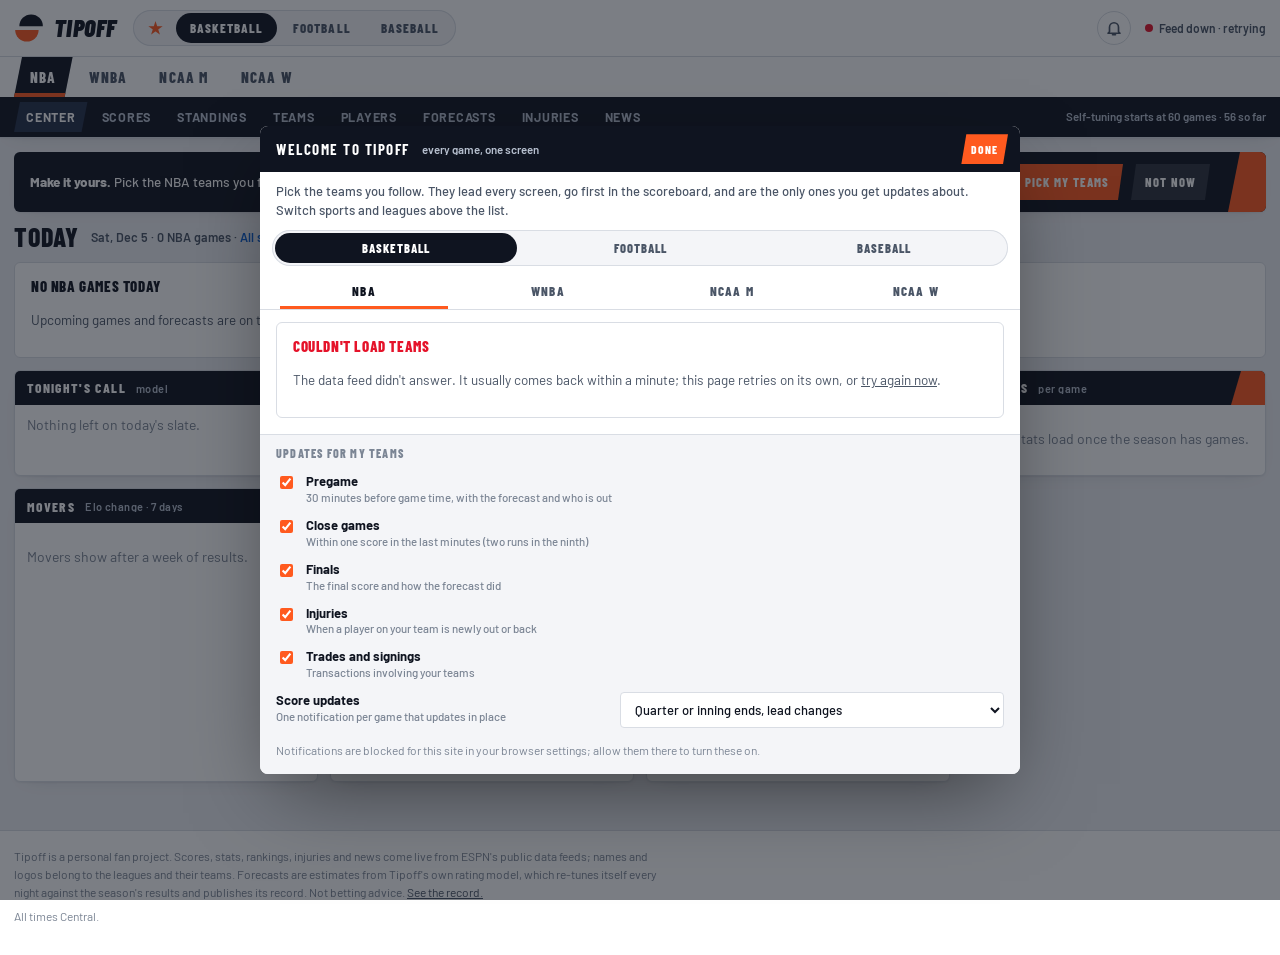
==== commit 86a5a0be: "Remove the daily written predictions; the self-tuning forecast model and its record stay Drops the m" ====
--- a/index.html
+++ b/index.html
@@ -8,7 +8,7 @@
 <meta name="theme-color" content="#ffffff" media="(prefers-color-scheme: light)">
 <meta name="theme-color" content="#141a24" media="(prefers-color-scheme: dark)">
 <meta property="og:title" content="Tipoff">
-<meta property="og:description" content="Basketball, football and baseball on one screen per league: live scores, standings, leaders, injuries, self-tuning forecasts with a public record, and daily predictions.">
+<meta property="og:description" content="Basketball, football and baseball on one screen per league: live scores, standings, leaders, injuries, and self-tuning forecasts with a public record.">
 <link rel="icon" href="img/mark.svg" type="image/svg+xml">
 <link rel="apple-touch-icon" href="img/apple-touch-icon.png">
 <link rel="manifest" href="manifest.webmanifest">
@@ -22,7 +22,7 @@
 <link rel="preconnect" href="https://fonts.gstatic.com" crossorigin>
 <link rel="preconnect" href="https://site.api.espn.com" crossorigin>
 <link href="https://fonts.googleapis.com/css2?family=Barlow:wght@400;500;600;700;800&family=Barlow+Condensed:ital,wght@0,700;0,800;0,900;1,900&display=swap" rel="stylesheet">
-<link rel="stylesheet" href="css/app.css?v=26">
+<link rel="stylesheet" href="css/app.css?v=29">
 </head>
 <body>
 <a class="skip" href="#main">Skip to content</a>
@@ -49,14 +49,14 @@
 
 <footer class="sfoot">
   <div class="sfoot-in">
-    <p>Tipoff is a personal fan project. Scores, stats, rankings, injuries and news come live from ESPN's public data feeds; names and logos belong to the leagues and their teams. Forecasts are estimates from Tipoff's own self-tuning rating model; the written predictions are generated each morning by Claude and graded the next day. Neither is betting advice. <a href="#record">See the record.</a></p>
+    <p>Tipoff is a personal fan project. Scores, stats, rankings, injuries and news come live from ESPN's public data feeds; names and logos belong to the leagues and their teams. Forecasts are estimates from Tipoff's own rating model, which re-tunes itself every night against the season's results and publishes its record. Not betting advice. <a href="#record">See the record.</a></p>
     <p>All times Central.</p>
   </div>
 </footer>
 
-<script src="js/config.js?v=26"></script>
-<script src="js/core.js?v=26"></script>
-<script src="js/views.js?v=26"></script>
-<script src="js/app.js?v=26"></script>
+<script src="js/config.js?v=29"></script>
+<script src="js/core.js?v=29"></script>
+<script src="js/views.js?v=29"></script>
+<script src="js/app.js?v=29"></script>
 </body>
 </html>
--- a/css/app.css
+++ b/css/app.css
@@ -172,6 +172,22 @@
 .bug .h{display:flex;justify-content:space-between;align-items:center;gap:8px;font:800 10.5px/1 var(--cond);letter-spacing:.12em;text-transform:uppercase;padding:6px 9px;color:var(--ink-2);background:var(--surface-2)}
 .bug .h.on{background:var(--live);color:#fff}
 .bug .h .tv{overflow:hidden;text-overflow:ellipsis;white-space:nowrap;max-width:55%}
+.bug{cursor:pointer}
+.bug .h a.tv{color:inherit;text-decoration:none;padding:4px 0;margin:-4px 0}
+.bug .h a.tv:hover{text-decoration:underline}
+.bug:focus-visible{outline:2px solid var(--accent);outline-offset:2px}
+/* watch links */
+.wl{color:inherit;text-decoration:none;border-bottom:1px dotted currentColor}
+.wl:hover{color:var(--link)}
+.btn.watch{background:var(--surface);color:var(--ink);box-shadow:inset 0 0 0 1px var(--line)}
+.hero .btn.watch{background:transparent;color:var(--on-hdr);box-shadow:inset 0 0 0 1px rgba(255,255,255,.35)}
+.watch-row{display:grid;grid-template-columns:minmax(96px,auto) minmax(0,1fr);gap:10px;align-items:baseline;padding:7px 0;border-bottom:1px solid var(--line-2);font:500 12.5px/1.4 var(--ui)}
+.watch-row:last-of-type{border-bottom:0}
+.watch-net{font:800 12px/1.2 var(--cond);letter-spacing:.06em;text-transform:uppercase;color:var(--ink);text-decoration:none;white-space:nowrap}
+a.watch-net:hover{color:var(--link)}
+.watch-games a{color:var(--ink);text-decoration:none;font-weight:700;white-space:nowrap}
+.watch-games a:hover{color:var(--link)}
+.watch-games i{font-style:normal;font-weight:500}
 .bug .tm{display:grid;grid-template-columns:46px minmax(0,1fr) auto;align-items:center;height:30px;border-top:1px solid var(--line-2)}
 .bug .ab{height:100%;display:flex;align-items:center;justify-content:center;font:800 12.5px/1 var(--cond);letter-spacing:.05em;color:#fff;text-shadow:0 1px 1px rgba(0,0,0,.25)}
 .bug .nm{padding-left:9px;font:600 13px/1 var(--ui);display:flex;gap:6px;align-items:center;min-width:0}
@@ -189,6 +205,8 @@
 /* ---------- featured / tonight's call ---------- */
 .feat{display:grid;grid-template-columns:1fr auto 1fr;align-items:center;gap:8px;padding:8px 0 10px;border-bottom:1px solid var(--line-2)}
 .feat .t{text-align:center;min-width:0}
+.feat .t a{color:inherit;text-decoration:none;display:block}
+.feat .t a:hover small{color:var(--link)}
 .feat .t .ab{font:900 34px/1 var(--cond);letter-spacing:.02em}
 .feat .t small{display:block;font:600 11px/1.3 var(--ui);color:var(--ink-3);white-space:nowrap;overflow:hidden;text-overflow:ellipsis}
 .feat .pct{font:900 30px/1 var(--cond);color:var(--ink-3)}
@@ -271,7 +289,11 @@
 .badge{font:800 10.5px/1 var(--cond);letter-spacing:.12em;text-transform:uppercase;background:var(--accent);color:#fff;padding:7px 9px;white-space:nowrap;clip-path:polygon(4px 0,100% 0,calc(100% - 4px) 100%,0 100%)}
 .badge.live{background:var(--live)}
 .score{display:grid;grid-template-columns:1fr auto 1fr;align-items:center;gap:10px;padding:12px 16px 16px}
-.side-t{text-align:center;min-width:0}
+.side-t{text-align:center;min-width:0;display:block;color:inherit;text-decoration:none;border-radius:8px;padding:4px 6px;margin:-4px -6px}
+.side-t:hover{background:rgba(255,255,255,.06)}
+.side-t:hover .l{color:var(--on-hdr)}
+.hero h1 a{color:inherit}
+.hero h1 a:hover{color:var(--accent)}
 .side-t img{width:56px;height:56px;object-fit:contain;filter:drop-shadow(0 2px 2px rgba(0,0,0,.4))}
 .side-t .n{font:900 clamp(48px,8vw,80px)/1 var(--cond)}
 .side-t .n.pre{font-size:clamp(34px,6vw,54px)}
@@ -286,11 +308,6 @@
 .fbar-l b{color:var(--on-hdr);font-weight:700}
 .fbar{height:8px;margin-top:7px;display:flex;background:rgba(255,255,255,.12);overflow:hidden;border-radius:2px}
 .fbar i{display:block;height:100%;transition:width .6s cubic-bezier(.2,.8,.2,1)}
-.ai{background:var(--surface);color:var(--ink);padding:12px 16px 14px;border-top:3px solid var(--accent)}
-.ai h4{margin:0 0 6px;font:800 13px/1.3 var(--cond);letter-spacing:.08em;text-transform:uppercase;display:flex;gap:10px;align-items:baseline;flex-wrap:wrap}
-.ai h4 small{font:600 10.5px/1.3 var(--ui);letter-spacing:0;text-transform:none;color:var(--ink-3)}
-.ai p{margin:0 0 8px;max-width:72ch;font-size:13.5px}
-.ai ul{margin:6px 0 0;padding-left:18px;font-size:13px}
 .cmpline{font:600 12.5px/1.4 var(--ui);color:var(--ink-2);margin:0}
 .cmpline a{color:var(--link);text-decoration:none}
 .hero .stats{background:rgba(255,255,255,.08);border-top:0}
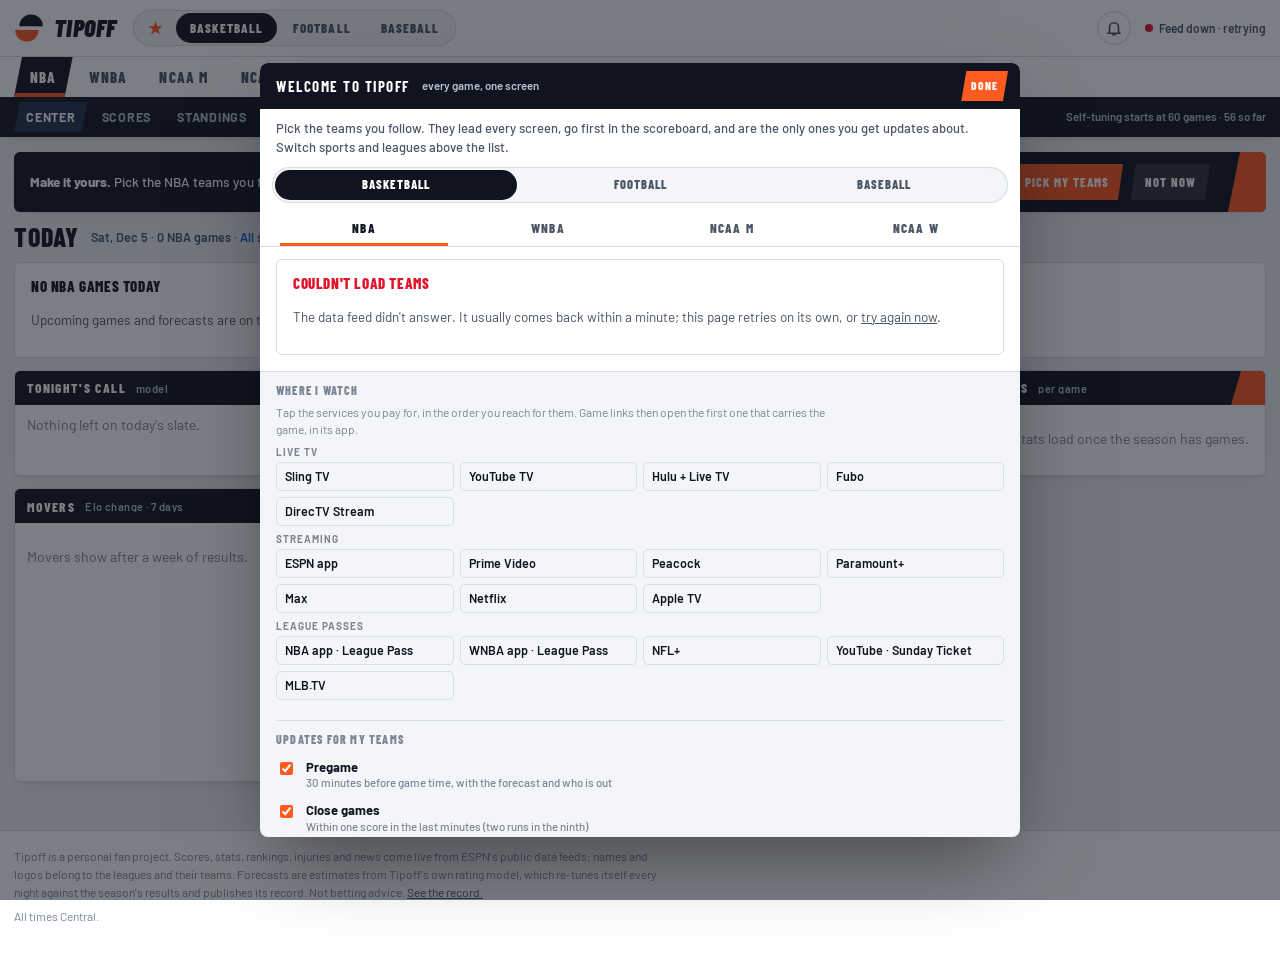
==== commit 5cbb1d7f: "Watch where you watch: pick your services; game links open the first one that carries the game, in i" ====
--- a/index.html
+++ b/index.html
@@ -22,7 +22,7 @@
 <link rel="preconnect" href="https://fonts.gstatic.com" crossorigin>
 <link rel="preconnect" href="https://site.api.espn.com" crossorigin>
 <link href="https://fonts.googleapis.com/css2?family=Barlow:wght@400;500;600;700;800&family=Barlow+Condensed:ital,wght@0,700;0,800;0,900;1,900&display=swap" rel="stylesheet">
-<link rel="stylesheet" href="css/app.css?v=29">
+<link rel="stylesheet" href="css/app.css?v=30">
 </head>
 <body>
 <a class="skip" href="#main">Skip to content</a>
@@ -54,9 +54,9 @@
   </div>
 </footer>
 
-<script src="js/config.js?v=29"></script>
-<script src="js/core.js?v=29"></script>
-<script src="js/views.js?v=29"></script>
-<script src="js/app.js?v=29"></script>
+<script src="js/config.js?v=30"></script>
+<script src="js/core.js?v=30"></script>
+<script src="js/views.js?v=30"></script>
+<script src="js/app.js?v=30"></script>
 </body>
 </html>
--- a/css/app.css
+++ b/css/app.css
@@ -467,6 +467,12 @@
 .pick-t.on{background:var(--hdr);color:#fff;border-color:var(--hdr)}
 .pick-t.on::after{content:"★";margin-left:auto;color:var(--accent);flex:none}
 .pick-t[hidden]{display:none}
+.pick-svc{padding:0 0 12px;margin:0 0 12px;border-bottom:1px solid var(--line)}
+.svc-g{margin:0 0 8px}
+.svc-g small{display:block;font:700 10px/1 var(--ui);letter-spacing:.1em;text-transform:uppercase;color:var(--ink-3);margin:0 0 5px}
+.pick-t.svc .ord{flex:none;width:18px;height:18px;border-radius:50%;background:var(--accent);color:#fff;font:800 11px/18px var(--cond);text-align:center}
+.pick-t.svc.on::after{content:none}
+.btn.watch small{font:600 11px/1 var(--ui);opacity:.8;margin-left:4px}
 /* install strip */
 .install{position:fixed;left:12px;right:12px;bottom:max(12px,env(safe-area-inset-bottom,0px));z-index:45;display:flex;align-items:center;gap:12px;background:var(--surface);color:var(--ink);border:1px solid var(--line);border-radius:8px;padding:10px 12px;box-shadow:0 12px 40px -12px rgba(15,20,32,.45);font:500 12.5px/1.4 var(--ui);max-width:640px;margin:0 auto}
 .install img{width:34px;height:34px;flex:none;border-radius:8px}
